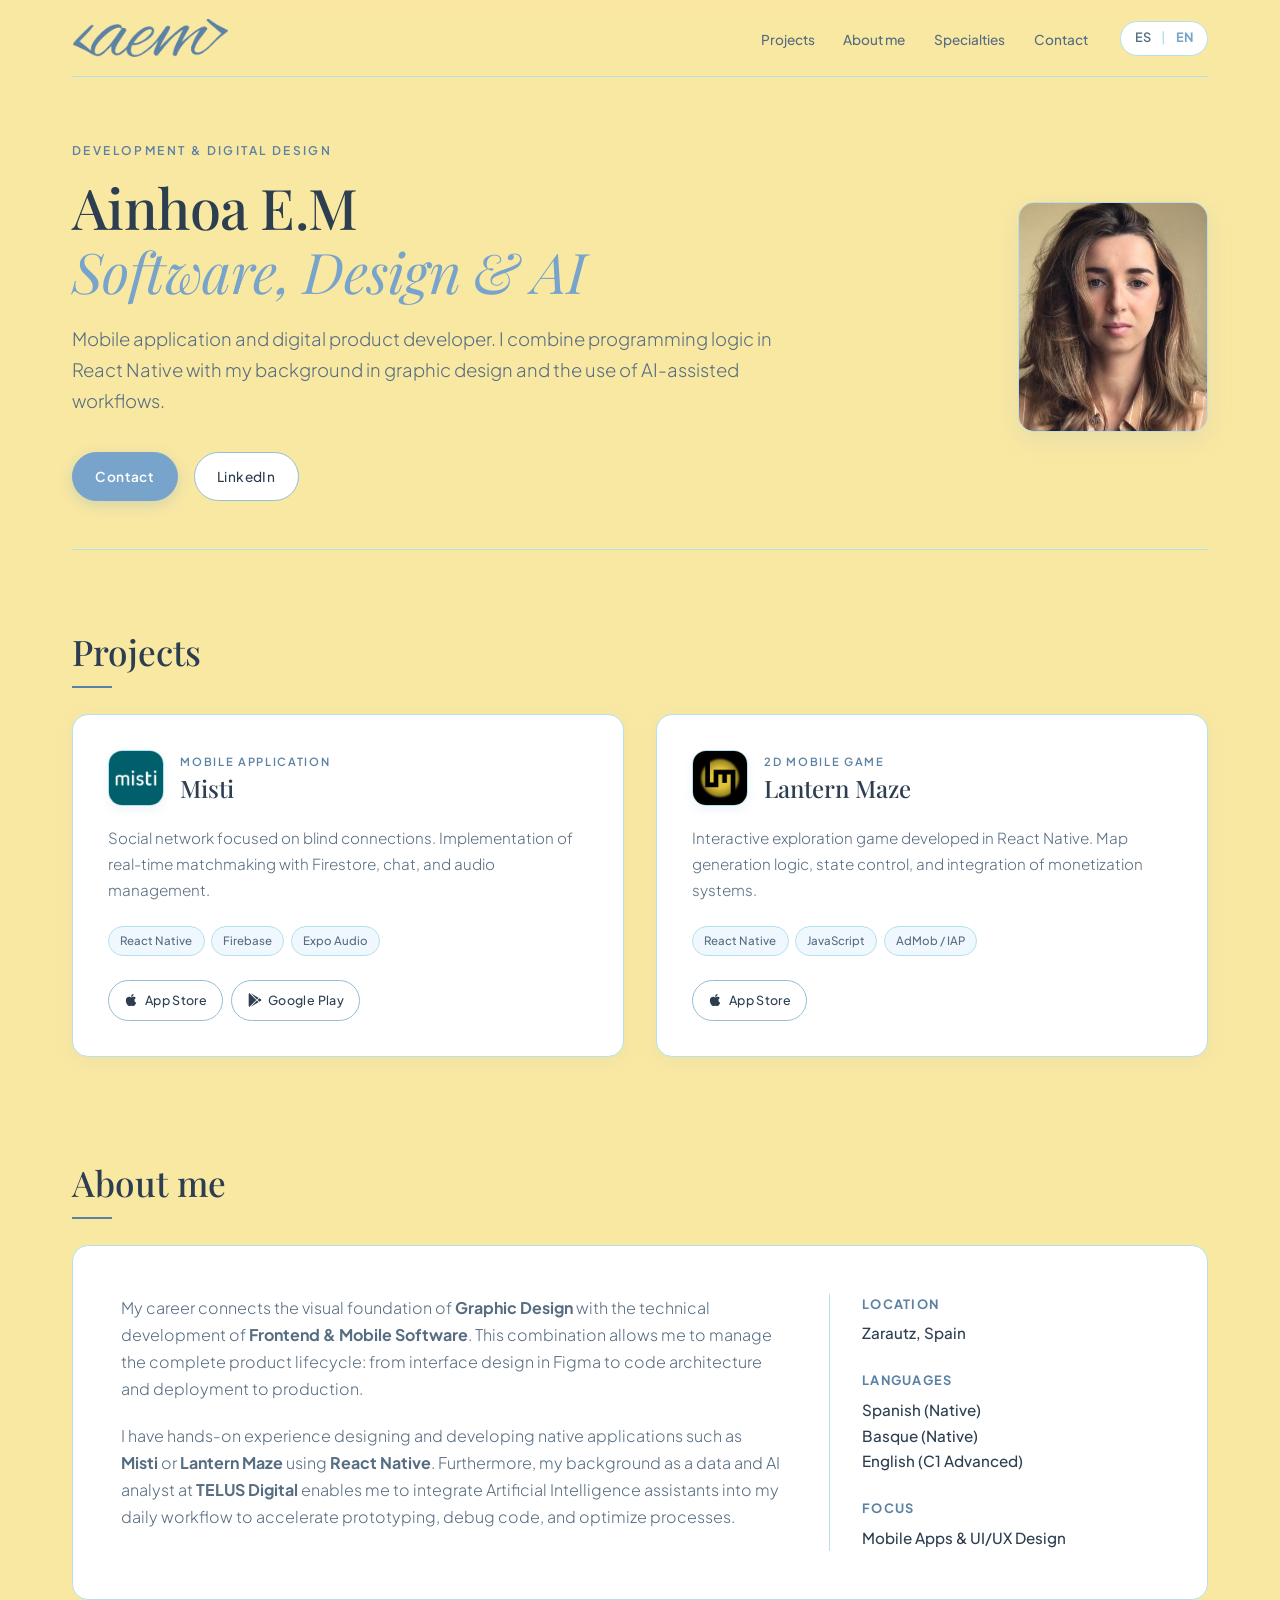
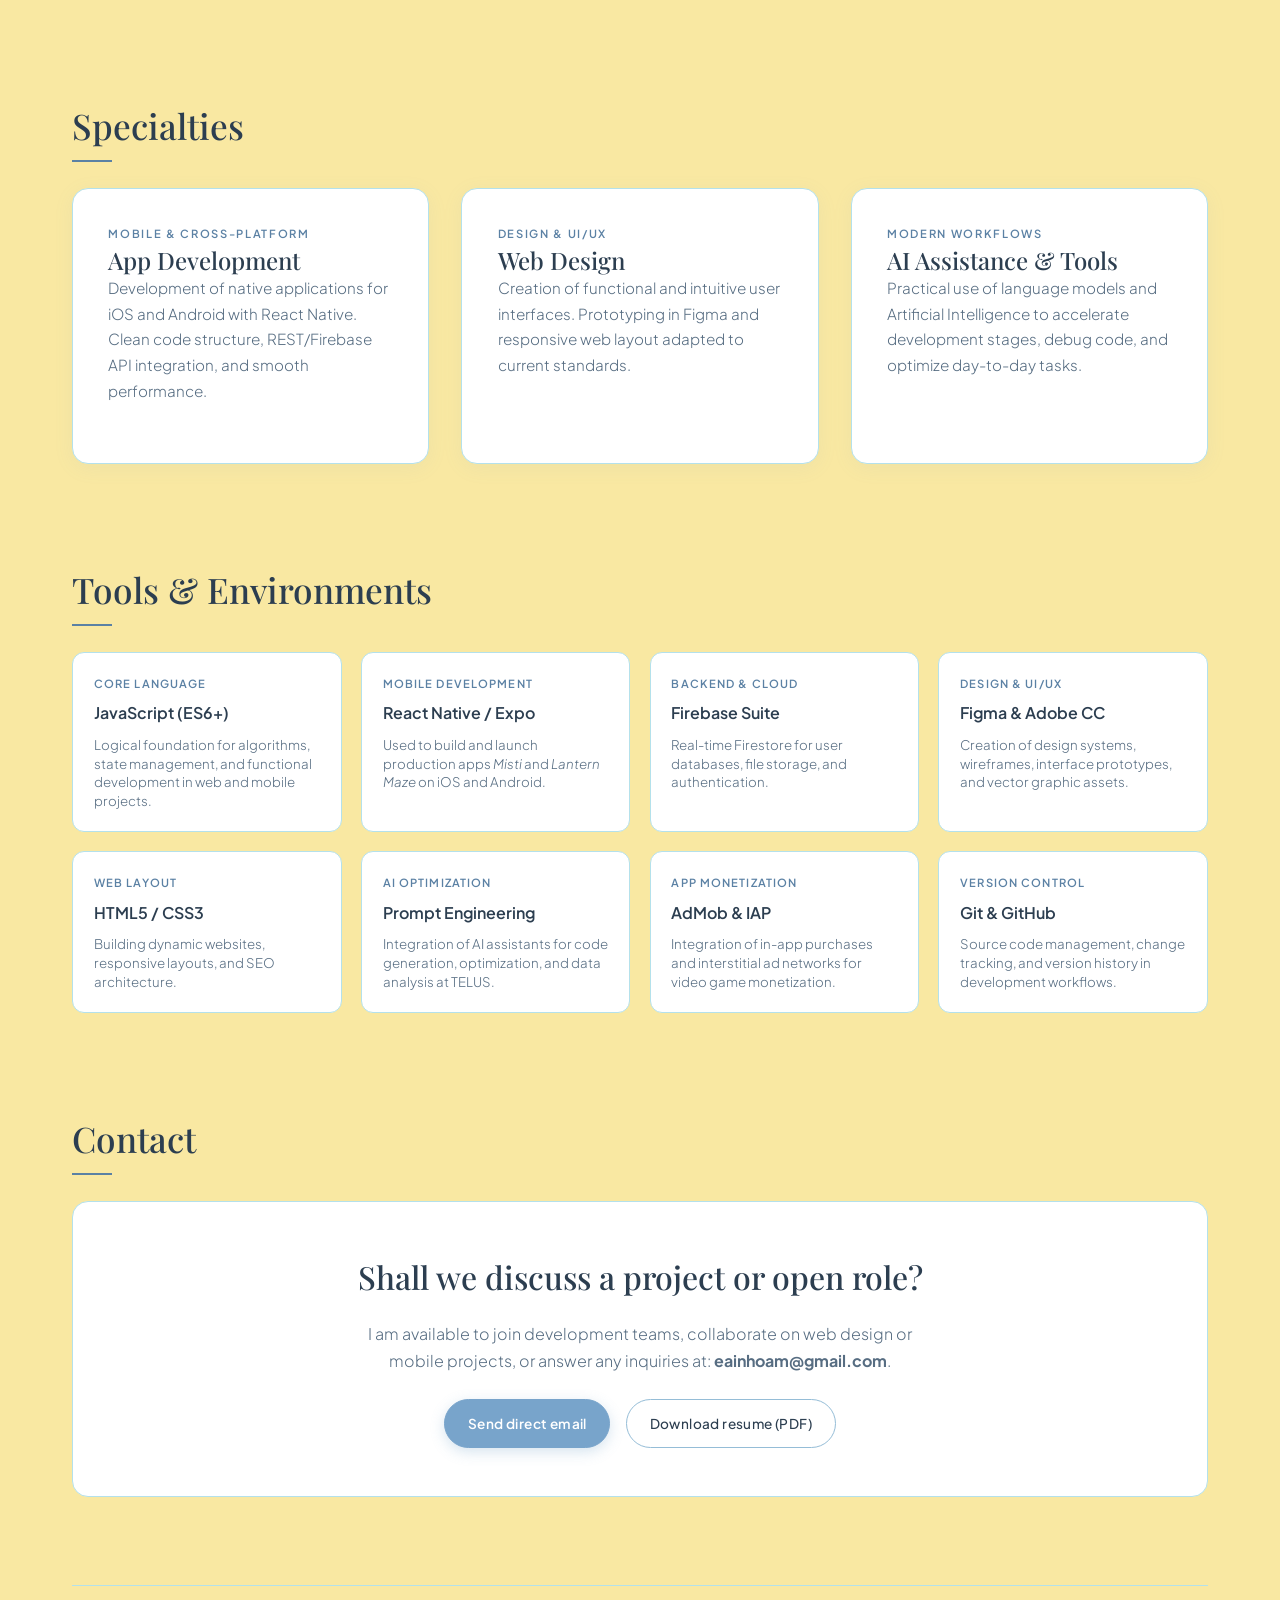
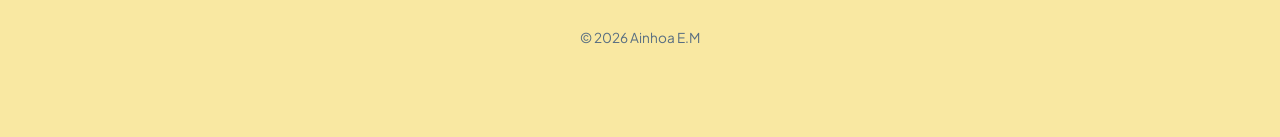
==== index-en.html @ f0ac6388 "Add files via upload Portfolio 1.0.0" ====
<!DOCTYPE html>
<html lang="en">
<head>
  <meta charset="UTF-8">
  <meta name="viewport" content="width=device-width, initial-scale=1.0">
  <title>Ainhoa E.M — Full Stack Developer & Designer</title>
  <link rel="icon" type="image/png" href="./img/aemlogoazul.png">
  <link rel="apple-touch-icon" href="./img/aemlogoazul.png">
  <!-- Google Fonts -->
  <link rel="preconnect" href="https://fonts.googleapis.com">
  <link rel="preconnect" href="https://fonts.gstatic.com" crossorigin>
  <link href="https://fonts.googleapis.com/css2?family=Playfair+Display:ital,wght@0,500;0,600;1,400&family=Plus+Jakarta+Sans:wght@300;400;500;600&display=swap" rel="stylesheet">

  <!-- External Stylesheet -->
  <link rel="stylesheet" href="styles.css">
</head>
<body>

  <!-- MAIN NAVIGATION -->
  <nav>
    <a href="#" class="nav-logo">
      <img src="./img/logoazul.png" alt="AEM Logo" class="nav-logo-img">
    </a>
    <div class="nav-right">
      <ul class="nav-links">
        <li><a href="#proyectos">Projects</a></li>
        <li><a href="#sobre-mi">About me</a></li>
        <li><a href="#servicios">Specialties</a></li>
        <li><a href="#contacto">Contact</a></li>
      </ul>
      <div class="lang-switch">
        <a href="index.html">ES</a>
        <span>|</span>
        <a href="#" class="active">EN</a>
      </div>
    </div>
  </nav>

  <!-- HEADER / HERO -->
  <header class="hero-container">
    <div class="hero-content">
      <span class="subtitle-label">Development & Digital Design</span>
      <h1>Ainhoa E.M <br><i>Software, Design & AI</i></h1>
      <p class="bio">
        Mobile application and digital product developer. I combine programming logic in React Native with my background in graphic design and the use of AI-assisted workflows.
      </p>
      <div class="contact-bar">
        <a href="#contacto" class="btn btn-primary">Contact</a>
        <a href="https://www.linkedin.com/in/ainhoaem" target="_blank" class="btn">LinkedIn</a>
      </div>
    </div>
    <div class="hero-avatar-wrapper">
      <img src="./img/profile.jpg" alt="Ainhoa E.M" class="hero-avatar">
    </div>
  </header>

  <!-- FEATURED PROJECTS -->
  <section id="proyectos" class="reveal">
    <h2 class="section-title">Projects</h2>
    <div class="grid-2">
    
      <!-- MISTI -->
      <div class="card project-card">
        <div>
          <div class="project-header">
            <img src="./img/iconmisti.png" alt="Misti Logo" class="project-logo">
            <div>
              <span class="card-category">Mobile Application</span>
              <h3>Misti</h3>
            </div>
          </div>
          <p>Social network focused on blind connections. Implementation of real-time matchmaking with Firestore, chat, and audio management.</p>
          <div class="tags">
            <span class="tag">React Native</span>
            <span class="tag">Firebase</span>
            <span class="tag">Expo Audio</span>
          </div>
        </div>
        <div class="card-actions">
          <a href="https://apps.apple.com/es/app/misti/id6782328166" target="_blank" class="btn btn-store">
            <svg class="store-icon" viewBox="0 0 384 512" fill="currentColor"><path d="M318.7 268.7c-.2-36.7 16.4-64.4 50-84.8-18.8-26.9-47.2-41.7-84.7-44.6-35.5-2.8-74.3 20.7-88.5 20.7-15 0-49.4-19.7-76.4-19.7C63.3 141.2 4 184.8 4 273.5q0 39.3 14.4 81.2c12.8 36.7 59 126.7 107.2 125.2 25.2-.6 43-17.9 75.8-17.9 31.8 0 48.3 17.9 76.4 17.9 48.6-.7 90.4-82.5 102.6-119.3-65.2-30.7-61.7-90-61.7-91.9zm-56.6-164.2c27.3-32.4 24.8-61.9 24-72.5-24.1 1.4-52 16.4-67.9 34.9-17.5 19.8-27.8 44.3-25.6 71.9 26.1 2 52.3-13.8 69.5-34.3z"/></svg>
            App Store
          </a>
          <a href="https://play.google.com/store/apps/details?id=com.eainhoam.misti" target="_blank" class="btn btn-store">
            <svg class="store-icon" viewBox="0 0 512 512" fill="currentColor"><path d="M325.3 234.3L104.6 13l280.8 161.2-60.1 60.1zM47 0C34 6.8 25.3 19.2 25.3 35.3v441.3c0 16.1 8.7 28.5 21.7 35.3l256.6-256L47 0zm425.2 225.6l-58.9-34.1-65.7 64.5 65.7 64.5 60.1-34.1c18-14.3 18-46.5-1.2-60.8zM104.6 499l220.7-221.3 60.1 60.1L104.6 499z"/></svg>
            Google Play
          </a>
        </div>
      </div>

      <!-- LANTERN MAZE -->
      <div class="card project-card">
        <div>
          <div class="project-header">
            <img src="./img/iconlantern.png" alt="Lantern Maze Logo" class="project-logo">
            <div>
              <span class="card-category">2D Mobile Game</span>
              <h3>Lantern Maze</h3>
            </div>
          </div>
          <p>Interactive exploration game developed in React Native. Map generation logic, state control, and integration of monetization systems.</p>
          <div class="tags">
            <span class="tag">React Native</span>
            <span class="tag">JavaScript</span>
            <span class="tag">AdMob / IAP</span>
          </div>
        </div>
        <div class="card-actions">
          <a href="https://apps.apple.com/es/app/lantern-maze/id6813588997" target="_blank" class="btn btn-store">
            <svg class="store-icon" viewBox="0 0 384 512" fill="currentColor"><path d="M318.7 268.7c-.2-36.7 16.4-64.4 50-84.8-18.8-26.9-47.2-41.7-84.7-44.6-35.5-2.8-74.3 20.7-88.5 20.7-15 0-49.4-19.7-76.4-19.7C63.3 141.2 4 184.8 4 273.5q0 39.3 14.4 81.2c12.8 36.7 59 126.7 107.2 125.2 25.2-.6 43-17.9 75.8-17.9 31.8 0 48.3 17.9 76.4 17.9 48.6-.7 90.4-82.5 102.6-119.3-65.2-30.7-61.7-90-61.7-91.9zm-56.6-164.2c27.3-32.4 24.8-61.9 24-72.5-24.1 1.4-52 16.4-67.9 34.9-17.5 19.8-27.8 44.3-25.6 71.9 26.1 2 52.3-13.8 69.5-34.3z"/></svg>
            App Store
          </a>
        </div>
      </div>

    </div>
  </section>

  <!-- ABOUT ME -->
  <section id="sobre-mi" class="reveal">
    <h2 class="section-title">About me</h2>
    <div class="about-box">
      <div class="about-text">
        <p>
          My career connects the visual foundation of <strong>Graphic Design</strong> with the technical development of <strong>Frontend & Mobile Software</strong>. This combination allows me to manage the complete product lifecycle: from interface design in Figma to code architecture and deployment to production.
        </p>
        <p>
          I have hands-on experience designing and developing native applications such as <strong>Misti</strong> or <strong>Lantern Maze</strong> using <strong>React Native</strong>. Furthermore, my background as a data and AI analyst at <strong>TELUS Digital</strong> enables me to integrate Artificial Intelligence assistants into my daily workflow to accelerate prototyping, debug code, and optimize processes.
        </p>
      </div>
      <div class="about-highlights">
        <div class="highlight-item">
          <h4>Location</h4>
          <p>Zarautz, Spain</p>
        </div>
        <div class="highlight-item">
          <h4>Languages</h4>
          <p>Spanish (Native)<br>Basque (Native)<br>English (C1 Advanced)</p>
        </div>
        <div class="highlight-item">
          <h4>Focus</h4>
          <p>Mobile Apps & UI/UX Design</p>
        </div>
      </div>
    </div>
  </section>

  <!-- SERVICES / SPECIALTIES -->
  <section id="servicios" class="reveal">
    <h2 class="section-title">Specialties</h2>
    <div class="grid-3">
      <div class="card">
        <div>
          <span class="card-category">Mobile & Cross-Platform</span>
          <h3>App Development</h3>
          <p>Development of native applications for iOS and Android with React Native. Clean code structure, REST/Firebase API integration, and smooth performance.</p>
        </div>
      </div>
      <div class="card">
        <div>
          <span class="card-category">Design & UI/UX</span>
          <h3>Web Design</h3>
          <p>Creation of functional and intuitive user interfaces. Prototyping in Figma and responsive web layout adapted to current standards.</p>
        </div>
      </div>
      <div class="card">
        <div>
          <span class="card-category">Modern Workflows</span>
          <h3>AI Assistance & Tools</h3>
          <p>Practical use of language models and Artificial Intelligence to accelerate development stages, debug code, and optimize day-to-day tasks.</p>
        </div>
      </div>
    </div>
  </section>

  <!-- TECHNICAL STACK -->
  <section id="stack" class="reveal">
    <h2 class="section-title">Tools & Environments</h2>
    <div class="skills-grid">
    
      <div class="skill-item">
        <span class="skill-category">Core Language</span>
        <span class="skill-name">JavaScript (ES6+)</span>
        <span class="skill-desc">Logical foundation for algorithms, state management, and functional development in web and mobile projects.</span>
      </div>

      <div class="skill-item">
        <span class="skill-category">Mobile Development</span>
        <span class="skill-name">React Native / Expo</span>
        <span class="skill-desc">Used to build and launch production apps <i>Misti</i> and <i>Lantern Maze</i> on iOS and Android.</span>
      </div>

      <div class="skill-item">
        <span class="skill-category">Backend & Cloud</span>
        <span class="skill-name">Firebase Suite</span>
        <span class="skill-desc">Real-time Firestore for user databases, file storage, and authentication.</span>
      </div>

      <div class="skill-item">
        <span class="skill-category">Design & UI/UX</span>
        <span class="skill-name">Figma & Adobe CC</span>
        <span class="skill-desc">Creation of design systems, wireframes, interface prototypes, and vector graphic assets.</span>
      </div>

      <div class="skill-item">
        <span class="skill-category">Web Layout</span>
        <span class="skill-name">HTML5 / CSS3</span>
        <span class="skill-desc">Building dynamic websites, responsive layouts, and SEO architecture.</span>
      </div>

      <div class="skill-item">
        <span class="skill-category">AI Optimization</span>
        <span class="skill-name">Prompt Engineering</span>
        <span class="skill-desc">Integration of AI assistants for code generation, optimization, and data analysis at TELUS.</span>
      </div>

      <div class="skill-item">
        <span class="skill-category">App Monetization</span>
        <span class="skill-name">AdMob & IAP</span>
        <span class="skill-desc">Integration of in-app purchases and interstitial ad networks for video game monetization.</span>
      </div>

      <div class="skill-item">
        <span class="skill-category">Version Control</span>
        <span class="skill-name">Git & GitHub</span>
        <span class="skill-desc">Source code management, change tracking, and version history in development workflows.</span>
      </div>

    </div>
  </section>

  <!-- CONTACT -->
  <section id="contacto" class="reveal">
    <h2 class="section-title">Contact</h2>
    <div class="contact-box">
      <h3>Shall we discuss a project or open role?</h3>
      <p>I am available to join development teams, collaborate on web design or mobile projects, or answer any inquiries at: <strong>eainhoam@gmail.com</strong>.</p>
      <div style="display: flex; gap: 1rem; justify-content: center; flex-wrap: wrap; align-items: center;">
        <a href="mailto:eainhoam@gmail.com" class="btn btn-primary">Send direct email</a>
        <a href="AinhoaEtxeberria_cv.pdf" target="_blank" class="btn">Download resume (PDF)</a>
      </div>
    </div>
  </section>

  <!-- FOOTER -->
  <footer>
    <p>© 2026 Ainhoa E.M</p>
  </footer>

  <!-- SCRIPT TO TRIGGER SCROLL ANIMATIONS -->
  <script>
    function revealOnScroll() {
      const reveals = document.querySelectorAll('.reveal');
      const windowHeight = window.innerHeight;
     
      reveals.forEach(element => {
        const elementTop = element.getBoundingClientRect().top;
        const revealPoint = 100;
       
        if (elementTop < windowHeight - revealPoint) {
          element.classList.add('active');
        }
      });
    }

    window.addEventListener('scroll', revealOnScroll);
    window.addEventListener('load', revealOnScroll);
  </script>
</body>
</html>
---- styles.css ----
:root {
  --bg: #F9E8A2;             /* Amarillo crema pastel (Fondo general) */
  --surface: #ffffff;       /* Blanco puro (Tarjetas e interior) */
  --card-bg: #fffcf0;       /* Fondo ligero secundario */
  --primary: #78A4CB;       /* Azul medio (Botones principales, acentos) */
  --primary-hover: #5e8bb3;
  --accent: #5b81a4;        /* Azul de contraste (Subtítulos y etiquetas) */
  --border: #B4E1EB;        /* Azul menta claro (Bordes y separadores) */
  --border-highlight: #95BDD7;
  --text: #2c3e50;          /* Azul marino oscuro (Texto principal de alta legibilidad) */
  --text-muted: #576d82;    /* Azul grisáceo (Texto secundario) */
  --font-heading: 'Playfair Display', Georgia, serif;
  --font-body: 'Plus Jakarta Sans', -apple-system, sans-serif;
}

html {
  scroll-behavior: smooth;
}

* {
  box-sizing: border-box;
  margin: 0;
  padding: 0;
}

body {
  background-color: var(--bg);
  color: var(--text);
  font-family: var(--font-body);
  line-height: 1.7;
  padding: 0 2rem 3rem 2rem;
  max-width: 1200px;
  margin: 0 auto;
  -webkit-font-smoothing: antialiased;
}

/* NAV NAVEGACIÓN FIJA */
nav {
  position: sticky;
  top: 0;
  background: rgba(249, 232, 162, 0.92);
  backdrop-filter: blur(10px);
  display: flex;
  justify-content: space-between;
  align-items: center;
  padding: 1.2rem 0;
  border-bottom: 1px solid var(--border);
  z-index: 100;
}

.nav-logo {
  display: flex;
  align-items: center;
  text-decoration: none;
}

.nav-logo-img {
  height: 38px; /* Ajusta la altura de las letras del logo */
  width: auto;
  transition: transform 0.3s ease;
}

.nav-logo-img:hover {
  transform: scale(1.05); /* Ligero micro-interacción al pasar el ratón */
}

.nav-right {
  display: flex;
  align-items: center;
  gap: 2rem;
}

.nav-links {
  display: flex;
  gap: 1.8rem;
  list-style: none;
}

.nav-links a {
  text-decoration: none;
  color: var(--text-muted);
  font-size: 0.85rem;
  font-weight: 500;
  transition: color 0.2s ease;
}

.nav-links a:hover {
  color: var(--primary);
}

/* SELECTOR DE IDIOMA */
.lang-switch {
  display: flex;
  align-items: center;
  gap: 0.3rem;
  font-size: 0.8rem;
  font-weight: 600;
  background: var(--surface);
  padding: 0.25rem 0.6rem;
  border-radius: 20px;
  border: 1px solid var(--border);
}

.lang-switch a {
  text-decoration: none;
  color: var(--text-muted);
  padding: 0.1rem 0.3rem;
  border-radius: 4px;
  transition: all 0.2s ease;
}

.lang-switch a.active {
  color: var(--primary);
  font-weight: 700;
}

.lang-switch span {
  color: var(--border);
}

/* HEADER / HERO */
.hero-container {
  padding: 4rem 0 3rem 0;
  border-bottom: 1px solid var(--border);
  display: flex;
  align-items: center;
  justify-content: space-between;
  gap: 3rem;
}

.hero-content {
  flex: 1;
}

.hero-avatar-wrapper {
  flex-shrink: 0;
}

/* FOTO DE PERFIL CON FORMATO DE TARJETA ESTANTERÍA */
.hero-avatar {
  width: 190px;
  height: 230px;
  object-fit: cover;
  border-radius: 16px;
  border: 1px solid var(--border);
  box-shadow: 0 8px 24px rgba(120, 164, 203, 0.15);
  background-color: var(--surface);
}

.subtitle-label {
  text-transform: uppercase;
  font-size: 0.75rem;
  letter-spacing: 0.2em;
  color: var(--accent);
  font-weight: 600;
  margin-bottom: 0.8rem;
  display: block;
}

h1 {
  font-family: var(--font-heading);
  font-size: 3.5rem;
  font-weight: 500;
  color: var(--text);
  line-height: 1.15;
  margin-bottom: 1.2rem;
  letter-spacing: -0.01em;
}

h1 i {
  font-weight: 400;
  color: var(--primary);
}

.bio {
  font-size: 1.15rem;
  color: var(--text-muted);
  max-width: 750px;
  margin-bottom: 2.2rem;
  font-weight: 300;
}

.contact-bar {
  display: flex;
  gap: 1rem;
  flex-wrap: wrap;
}

/* BOTONES GENERALES */
.btn {
  display: inline-flex;
  align-items: center;
  justify-content: center;
  background: var(--surface);
  color: var(--text);
  padding: 0.75rem 1.4rem;
  border-radius: 30px;
  text-decoration: none;
  border: 1px solid var(--border-highlight);
  transition: all 0.25s ease;
  font-size: 0.85rem;
  font-weight: 500;
  letter-spacing: 0.03em;
  gap: 0.4rem;
}

.btn:hover {
  border-color: var(--primary);
  color: var(--primary);
  transform: translateY(-2px);
}

.btn-primary {
  background: var(--primary);
  color: #ffffff;
  border: 1px solid var(--primary);
  font-weight: 600;
}

.btn-primary:hover {
  background: var(--primary-hover);
  border-color: var(--primary-hover);
  color: #ffffff;
}

/* SECCIONES Y TARJETAS */
section {
  padding: 4.5rem 0 1.5rem 0;
}

.section-title {
  font-family: var(--font-heading);
  font-size: 2.2rem;
  font-weight: 500;
  margin-bottom: 2rem;
  position: relative;
  display: inline-block;
}

.section-title::after {
  content: '';
  position: absolute;
  bottom: -6px;
  left: 0;
  width: 40px;
  height: 2px;
  background: var(--accent);
}

.grid-3 {
  display: grid;
  grid-template-columns: repeat(3, 1fr);
  gap: 2rem;
}

.grid-2 {
  display: grid;
  grid-template-columns: repeat(2, 1fr);
  gap: 2rem;
}

.card {
  background: var(--surface);
  border: 1px solid var(--border);
  border-radius: 16px;
  padding: 2.2rem;
  display: flex;
  flex-direction: column;
  justify-content: space-between;
  transition: all 0.3s cubic-bezier(0.16, 1, 0.3, 1);
  box-shadow: 0 4px 20px rgba(120, 164, 203, 0.08);
}

.card:hover {
  border-color: var(--border-highlight);
  transform: translateY(-4px);
  box-shadow: 0 8px 30px rgba(120, 164, 203, 0.2);
}

/* LOGO INTEGRADO EN LA CABECERA DE LA TARJETA */
.project-header {
  display: flex;
  align-items: center;
  gap: 1rem;
  margin-bottom: 1.2rem;
}

.project-logo {
  width: 56px;
  height: 56px;
  object-fit: cover;
  border-radius: 14px;
  border: 1px solid var(--border);
  box-shadow: 0 4px 10px rgba(120, 164, 203, 0.12);
  flex-shrink: 0;
}

.card-category {
  font-size: 0.7rem;
  text-transform: uppercase;
  letter-spacing: 0.15em;
  color: var(--accent);
  margin-bottom: 0.2rem;
  font-weight: 600;
  display: block;
}

.card h3 {
  font-family: var(--font-heading);
  font-size: 1.5rem;
  font-weight: 500;
  color: var(--text);
  line-height: 1.2;
}

.card p {
  color: var(--text-muted);
  font-size: 0.95rem;
  margin-bottom: 1.5rem;
  font-weight: 300;
}

.tags {
  display: flex;
  flex-wrap: wrap;
  gap: 0.4rem;
  margin-bottom: 1.5rem;
}

.tag {
  background: #f0f8ff;
  color: var(--text-muted);
  font-size: 0.72rem;
  padding: 0.25rem 0.7rem;
  border-radius: 20px;
  border: 1px solid var(--border);
  font-weight: 500;
}

/* BOTONES DE TIENDAS Y TARJETAS */
.card-actions {
  display: flex;
  gap: 0.5rem;
  margin-top: auto;
  flex-wrap: wrap;
}

.card-actions .btn {
  padding: 0.55rem 0.95rem;
  font-size: 0.78rem;
}

.store-icon {
  width: 14px;
  height: 14px;
}

/* SECCIÓN SOBRE MÍ */
.about-box {
  background: var(--surface);
  border: 1px solid var(--border);
  border-radius: 16px;
  padding: 3rem;
  display: grid;
  grid-template-columns: 2fr 1fr;
  gap: 3rem;
}

.about-text p {
  color: var(--text-muted);
  font-size: 1rem;
  margin-bottom: 1.2rem;
  font-weight: 300;
}

.about-highlights {
  border-left: 1px solid var(--border);
  padding-left: 2rem;
  display: flex;
  flex-direction: column;
  gap: 1.5rem;
}

.highlight-item h4 {
  font-size: 0.8rem;
  text-transform: uppercase;
  letter-spacing: 0.1em;
  color: var(--accent);
  margin-bottom: 0.3rem;
}

.highlight-item p {
  font-size: 0.95rem;
  color: var(--text);
  font-weight: 500;
}

/* HERRAMIENTAS Y ENTORNOS */
.skills-grid {
  display: grid;
  grid-template-columns: repeat(4, 1fr);
  gap: 1.2rem;
}

.skill-item {
  background: var(--surface);
  padding: 1.3rem;
  border-radius: 12px;
  border: 1px solid var(--border);
  display: flex;
  flex-direction: column;
  gap: 0.4rem;
  transition: border-color 0.2s ease;
}

.skill-item:hover {
  border-color: var(--border-highlight);
}

.skill-category {
  font-size: 0.7rem;
  text-transform: uppercase;
  letter-spacing: 0.1em;
  color: var(--accent);
  font-weight: 600;
}

.skill-name {
  font-size: 1rem;
  color: var(--text);
  font-weight: 600;
}

.skill-desc {
  font-size: 0.83rem;
  color: var(--text-muted);
  font-weight: 300;
  line-height: 1.4;
  margin-top: 0.2rem;
}

/* SECCIÓN CONTACTO */
.contact-box {
  background: var(--surface);
  border: 1px solid var(--border);
  border-radius: 16px;
  padding: 3rem;
  text-align: center;
}

.contact-box h3 {
  font-family: var(--font-heading);
  font-size: 2rem;
  margin-bottom: 1rem;
  font-weight: 500;
}

.contact-box p {
  color: var(--text-muted);
  max-width: 550px;
  margin: 0 auto 1.5rem auto;
  font-weight: 300;
}

/* FOOTER */
footer {
  padding: 2.5rem 0;
  border-top: 1px solid var(--border);
  margin-top: 4rem;
  text-align: center;
  font-size: 0.85rem;
  color: var(--text-muted);
}

/* RESPONSIVE */
@media (max-width: 992px) {
  .hero-container { flex-direction: column-reverse; text-align: center; gap: 2rem; }
  .bio { margin-left: auto; margin-right: auto; }
  .contact-bar { justify-content: center; }
  .grid-3, .grid-2, .skills-grid { grid-template-columns: repeat(2, 1fr); }
  .about-box { grid-template-columns: 1fr; gap: 2rem; }
  .about-highlights { border-left: none; padding-left: 0; border-top: 1px solid var(--border); padding-top: 1.5rem; }
}

@media (max-width: 680px) {
  body { padding: 0 1.2rem 2rem 1.2rem; }
  h1 { font-size: 2.4rem; }
  .grid-3, .grid-2, .skills-grid { grid-template-columns: 1fr; }
  .nav-links { display: none; }
}

/* --- EFECTOS "PRO" Y MOVIMIENTO SUTIL --- */

/* 1. Animación suave de flotación para la imagen de perfil */
@keyframes floatProfile {
  0% {
    transform: translateY(0px);
  }
  50% {
    transform: translateY(-8px);
  }
  100% {
    transform: translateY(0px);
  }
}

.hero-avatar {
  animation: floatProfile 6s ease-in-out infinite;
}

/* 2. Efecto de aparición al hacer Scroll (Scroll Reveal) */
.reveal {
  opacity: 0;
  transform: translateY(25px);
  transition: opacity 0.8s ease-out, transform 0.8s ease-out;
}

.reveal.active {
  opacity: 1;
  transform: translateY(0);
}

/* 3. Brillo y pulso suave en los botones principales */
.btn-primary {
  box-shadow: 0 4px 14px rgba(120, 164, 203, 0.3);
}

.btn-primary:hover {
  box-shadow: 0 6px 20px rgba(120, 164, 203, 0.5);
}
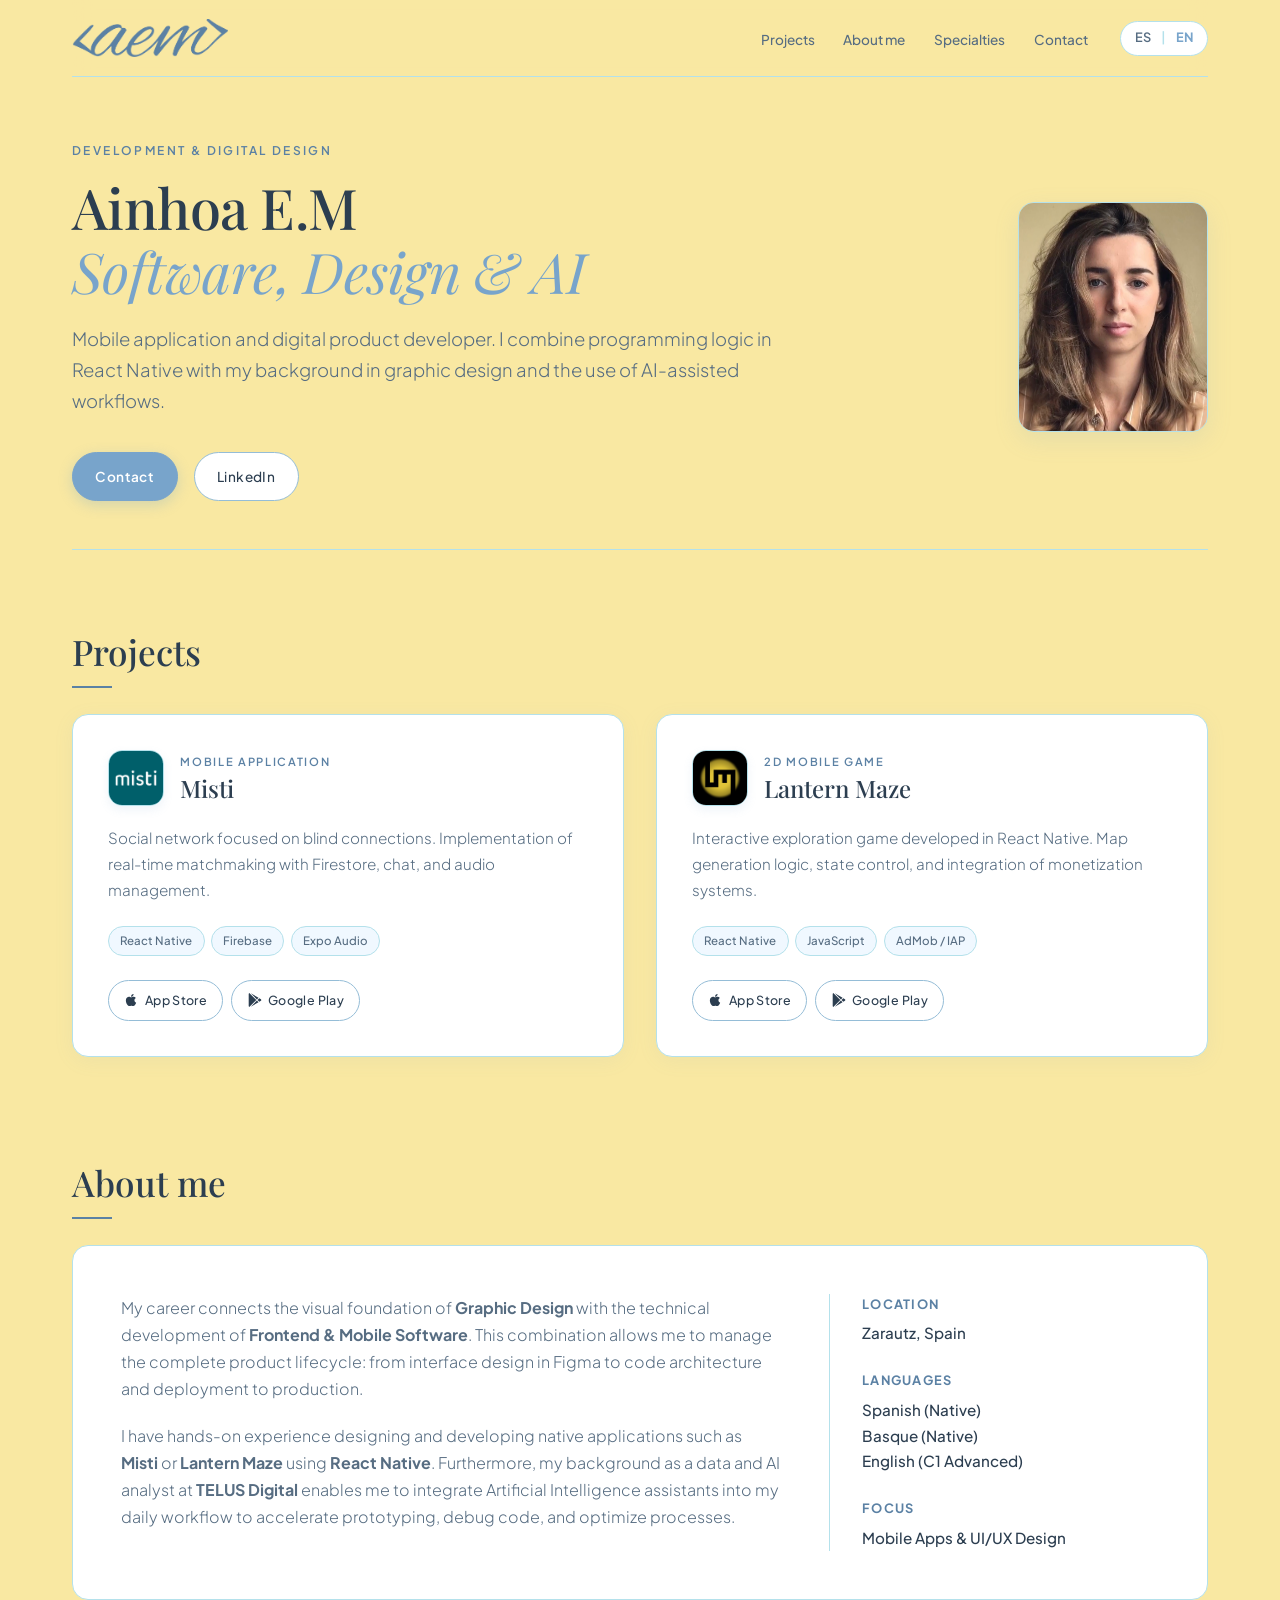
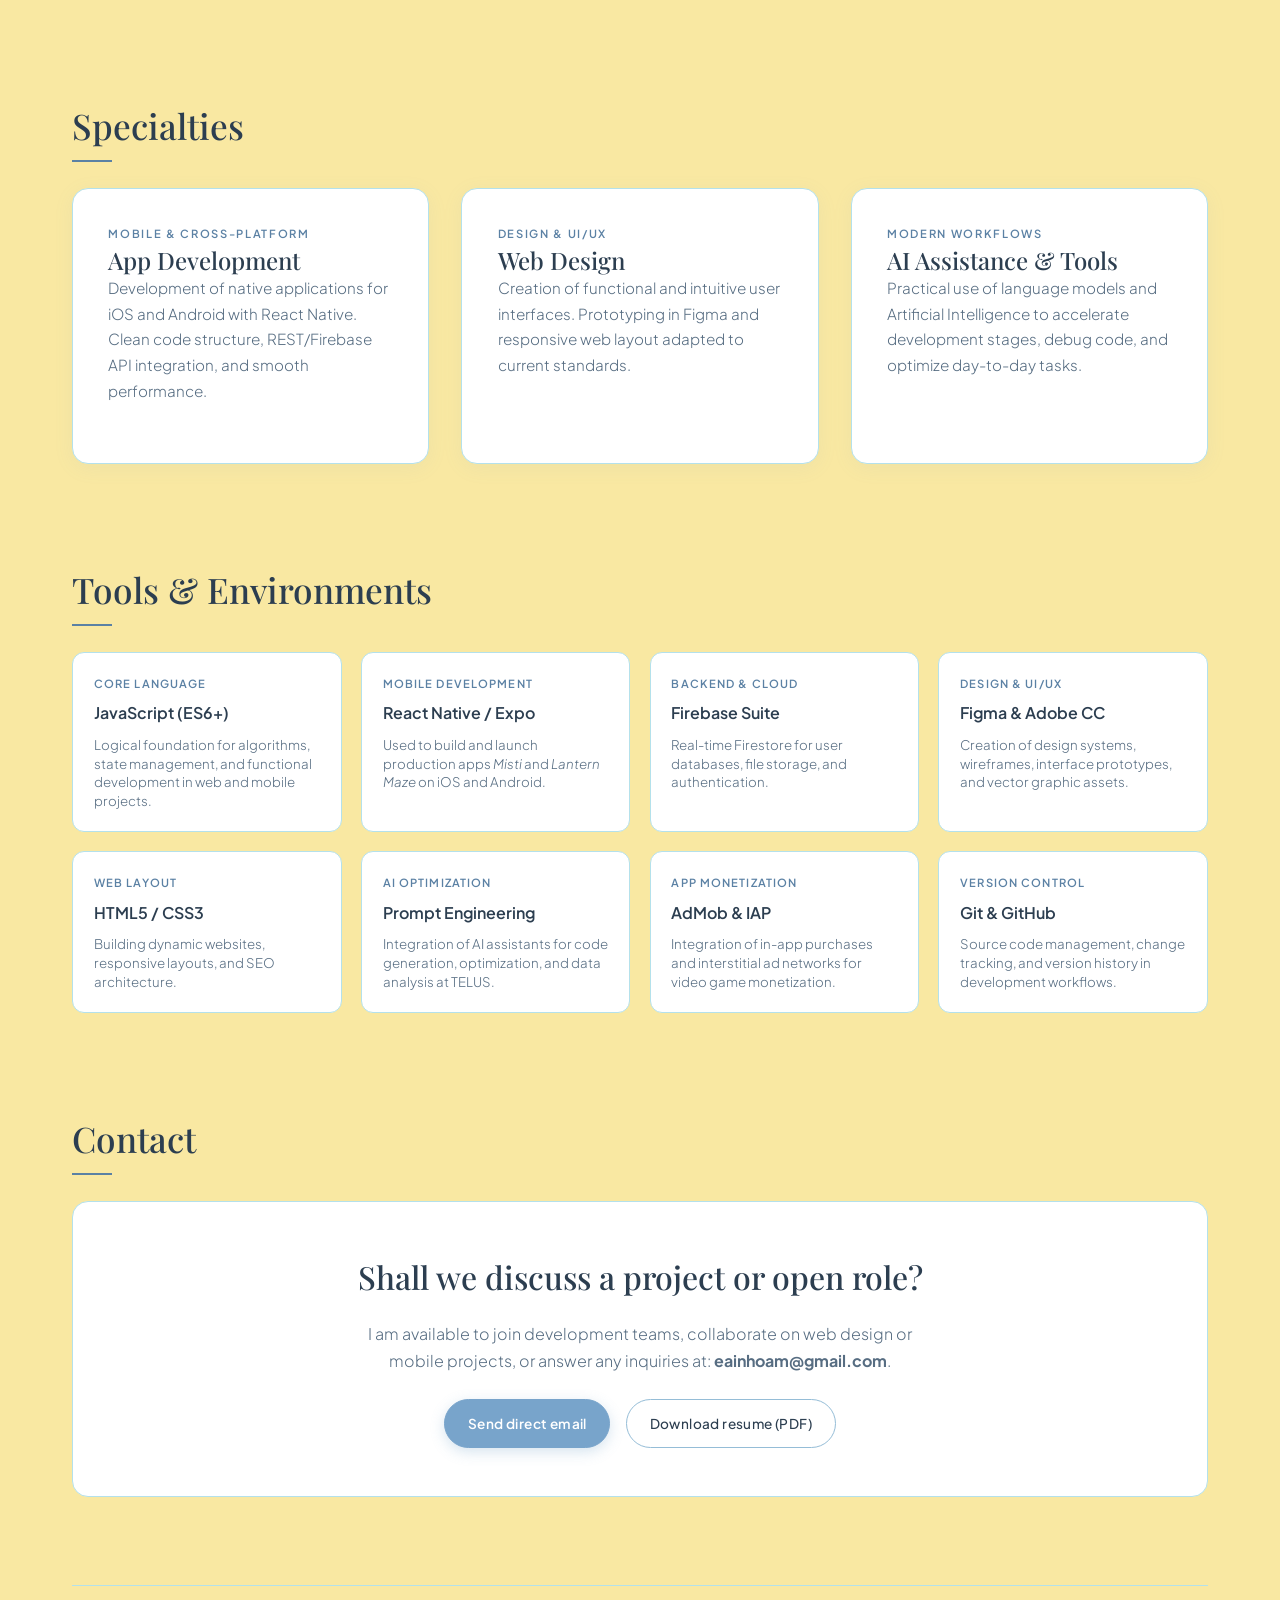
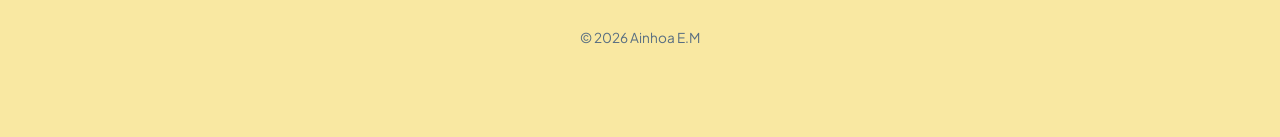
==== commit 9dbc913a: "Add files via upload" ====
--- a/index-en.html
+++ b/index-en.html
@@ -110,6 +110,10 @@
             <svg class="store-icon" viewBox="0 0 384 512" fill="currentColor"><path d="M318.7 268.7c-.2-36.7 16.4-64.4 50-84.8-18.8-26.9-47.2-41.7-84.7-44.6-35.5-2.8-74.3 20.7-88.5 20.7-15 0-49.4-19.7-76.4-19.7C63.3 141.2 4 184.8 4 273.5q0 39.3 14.4 81.2c12.8 36.7 59 126.7 107.2 125.2 25.2-.6 43-17.9 75.8-17.9 31.8 0 48.3 17.9 76.4 17.9 48.6-.7 90.4-82.5 102.6-119.3-65.2-30.7-61.7-90-61.7-91.9zm-56.6-164.2c27.3-32.4 24.8-61.9 24-72.5-24.1 1.4-52 16.4-67.9 34.9-17.5 19.8-27.8 44.3-25.6 71.9 26.1 2 52.3-13.8 69.5-34.3z"/></svg>
             App Store
           </a>
+          <a href="https://play.google.com/store/apps/details?id=com.game.lanternmaze" target="_blank" class="btn btn-store">
+            <svg class="store-icon" viewBox="0 0 512 512" fill="currentColor"><path d="M325.3 234.3L104.6 13l280.8 161.2-60.1 60.1zM47 0C34 6.8 25.3 19.2 25.3 35.3v441.3c0 16.1 8.7 28.5 21.7 35.3l256.6-256L47 0zm425.2 225.6l-58.9-34.1-65.7 64.5 65.7 64.5 60.1-34.1c18-14.3 18-46.5-1.2-60.8zM104.6 499l220.7-221.3 60.1 60.1L104.6 499z"/></svg>
+            Google Play
+          </a>
         </div>
       </div>
 
